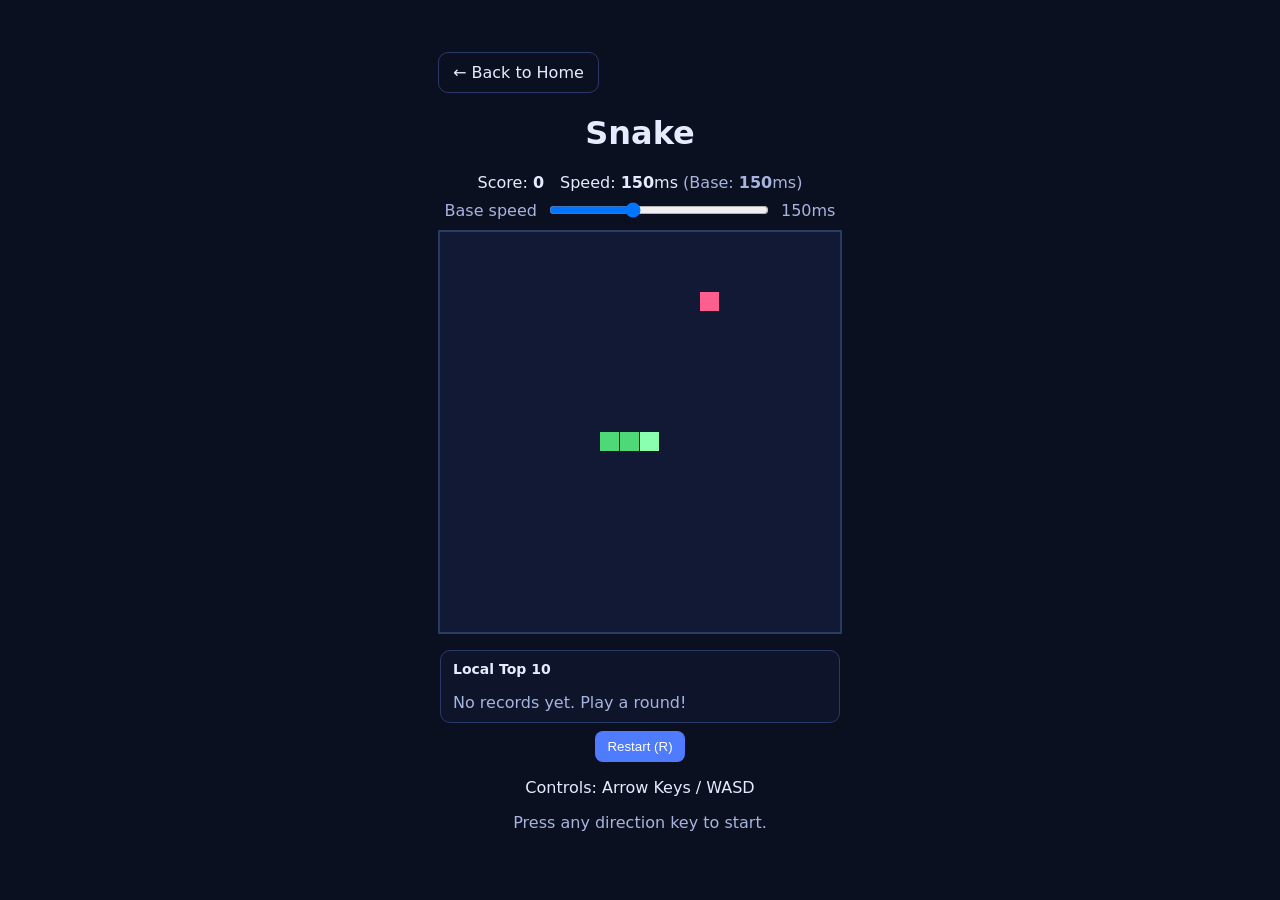
==== game.html @ c3968948 "feat: add landing page and separate game page" ====
<!doctype html>
<html lang="en">
  <head>
    <meta charset="UTF-8" />
    <meta name="viewport" content="width=device-width, initial-scale=1.0" />
    <title>Snake Web - Game</title>
    <link rel="stylesheet" href="style.css" />
  </head>
  <body>
    <main class="app">
      <div class="topbar">
        <a class="link-btn" href="index.html">← Back to Home</a>
      </div>

      <h1>Snake</h1>

      <div class="hud">
        <span>Score: <strong id="score">0</strong></span>
        <span>
          Speed: <strong id="speed">150</strong>ms
          <span class="muted">(Base: <strong id="baseSpeed">150</strong>ms)</span>
        </span>
      </div>

      <div class="speed-control" aria-label="Speed control">
        <label for="speedSlider">Base speed</label>
        <input id="speedSlider" type="range" min="60" max="300" step="5" value="150" />
        <span class="muted"><span id="speedSliderValue">150</span>ms</span>
      </div>

      <canvas id="game" width="400" height="400" aria-label="Snake game"></canvas>

      <section class="leaderboard" aria-label="Local leaderboard">
        <h2>Local Top 10</h2>
        <ol id="leaderboardList" class="leaderboard-list"></ol>
        <p id="leaderboardHint" class="muted leaderboard-hint"></p>
      </section>

      <div class="controls">
        <button id="restartBtn" type="button">Restart (R)</button>
        <p>Controls: Arrow Keys / WASD</p>
      </div>
      <p id="status" class="status">Press any direction key to start.</p>
    </main>

    <script src="game.js"></script>
  </body>
</html>
---- style.css ----
* { box-sizing: border-box; }
body {
  margin: 0;
  font-family: Inter, system-ui, Arial, sans-serif;
  background: #0b1020;
  color: #e6ecff;
  min-height: 100vh;
  display: grid;
  place-items: center;
}

.app { text-align: center; }

.topbar {
  width: 100%;
  max-width: 520px;
  display: flex;
  justify-content: flex-start;
  margin: 0 auto 8px;
}

/* Landing page */
.app-home {
  width: min(560px, calc(100vw - 24px));
}

.card {
  text-align: left;
  border: 1px solid #2a3a66;
  border-radius: 12px;
  padding: 14px 16px;
  background: rgba(17, 25, 52, 0.55);
}

.card h2 {
  margin: 8px 0 8px;
  font-size: 14px;
}

.list {
  margin: 0;
  padding-left: 20px;
  color: #e6ecff;
}

.home-actions {
  display: flex;
  gap: 12px;
  align-items: center;
  margin-top: 14px;
}

.primary-btn,
.link-btn {
  display: inline-flex;
  align-items: center;
  justify-content: center;
  gap: 6px;
  border-radius: 10px;
  padding: 10px 14px;
  text-decoration: none;
  cursor: pointer;
  user-select: none;
}

.primary-btn {
  background: #4f7cff;
  color: white;
  font-weight: 700;
}

.link-btn {
  background: transparent;
  border: 1px solid #2a3a66;
  color: #e6ecff;
}

.primary-btn:hover { filter: brightness(1.05); }
.link-btn:hover { background: rgba(255, 255, 255, 0.06); }
.hud { display: flex; gap: 16px; justify-content: center; margin-bottom: 8px; flex-wrap: wrap; }
.muted { color: #a7b4dd; font-weight: 500; }

.speed-control {
  display: flex;
  align-items: center;
  justify-content: center;
  gap: 10px;
  margin: 6px 0 10px;
}
.speed-control label { color: #a7b4dd; }
.speed-control input[type="range"] { width: 220px; }

canvas {
  border: 2px solid #2a3a66;
  background: #111934;
  image-rendering: pixelated;
}

.leaderboard {
  margin: 12px auto 0;
  width: 400px;
  text-align: left;
  border: 1px solid #2a3a66;
  border-radius: 10px;
  padding: 10px 12px;
  background: rgba(17, 25, 52, 0.55);
}
.leaderboard h2 {
  margin: 0 0 8px;
  font-size: 14px;
  color: #e6ecff;
  font-weight: 700;
}
.leaderboard-list {
  margin: 0;
  padding-left: 22px;
  display: grid;
  gap: 4px;
}
.leaderboard-list li {
  display: flex;
  justify-content: space-between;
  gap: 10px;
  font-variant-numeric: tabular-nums;
}
.leaderboard-hint { margin: 8px 0 0; }

.controls { margin-top: 8px; }
button {
  background: #4f7cff;
  color: white;
  border: 0;
  border-radius: 8px;
  padding: 8px 12px;
  cursor: pointer;
}
.status { color: #a7b4dd; }
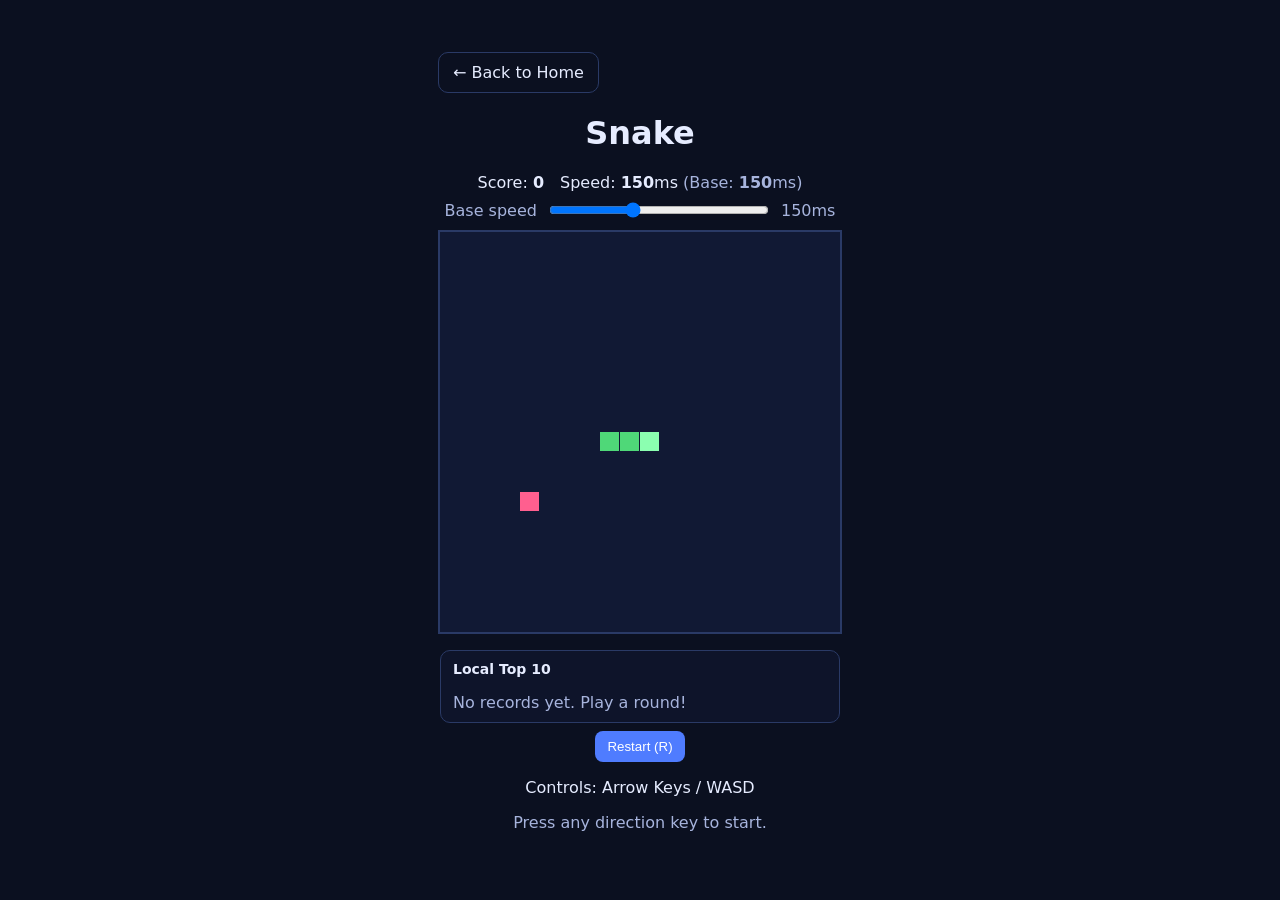
==== commit 5d5ee94a: "fix: restore game over share/copy panel in game.html" ====
--- a/game.html
+++ b/game.html
@@ -40,6 +40,25 @@
         <button id="restartBtn" type="button">Restart (R)</button>
         <p>Controls: Arrow Keys / WASD</p>
       </div>
+
+      <section id="gameOverPanel" class="panel" aria-label="Game over panel" hidden>
+        <h2>Game Over</h2>
+        <p class="muted">Share your score:</p>
+        <pre id="shareText" class="share-text" aria-label="Share text"></pre>
+        <div class="panel-actions">
+          <button id="copyBtn" type="button">Copy</button>
+        </div>
+        <p id="copyStatus" class="muted" role="status" aria-live="polite"></p>
+        <textarea
+          id="copyFallback"
+          class="copy-fallback"
+          rows="3"
+          readonly
+          hidden
+          aria-label="Copy fallback text"
+        ></textarea>
+      </section>
+
       <p id="status" class="status">Press any direction key to start.</p>
     </main>
 
--- a/style.css
+++ b/style.css
@@ -125,6 +125,39 @@
 }
 .leaderboard-hint { margin: 8px 0 0; }
 
+.panel {
+  margin: 12px auto 0;
+  padding: 12px;
+  border: 1px solid #2a3a66;
+  border-radius: 12px;
+  background: rgba(17, 25, 52, 0.85);
+  width: min(520px, 92vw);
+  text-align: left;
+}
+.panel h2 { margin: 0 0 6px; font-size: 18px; }
+.panel-actions { display: flex; gap: 10px; margin-top: 8px; }
+
+.share-text {
+  margin: 8px 0 0;
+  padding: 10px;
+  border-radius: 10px;
+  border: 1px solid #2a3a66;
+  background: #0b1020;
+  color: #e6ecff;
+  white-space: pre-wrap;
+}
+
+.copy-fallback {
+  margin-top: 8px;
+  width: 100%;
+  resize: none;
+  padding: 10px;
+  border-radius: 10px;
+  border: 1px solid #2a3a66;
+  background: #0b1020;
+  color: #e6ecff;
+}
+
 .controls { margin-top: 8px; }
 button {
   background: #4f7cff;
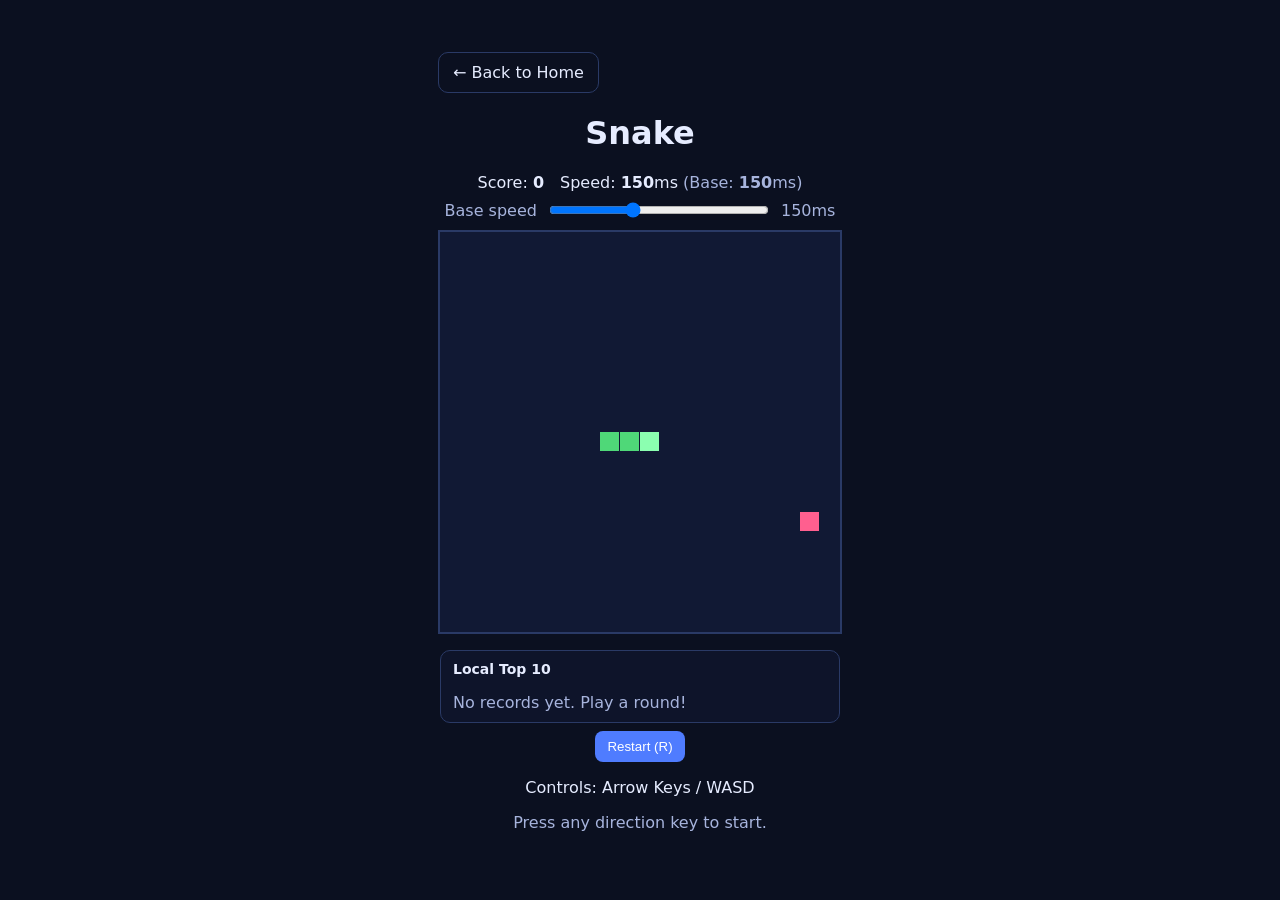
==== commit 09e9df8b: "refactor: split game into ESM modules + add agent docs" ====
--- a/game.html
+++ b/game.html
@@ -62,6 +62,6 @@
       <p id="status" class="status">Press any direction key to start.</p>
     </main>
 
-    <script src="game.js"></script>
+    <script type="module" src="src/main.js"></script>
   </body>
 </html>
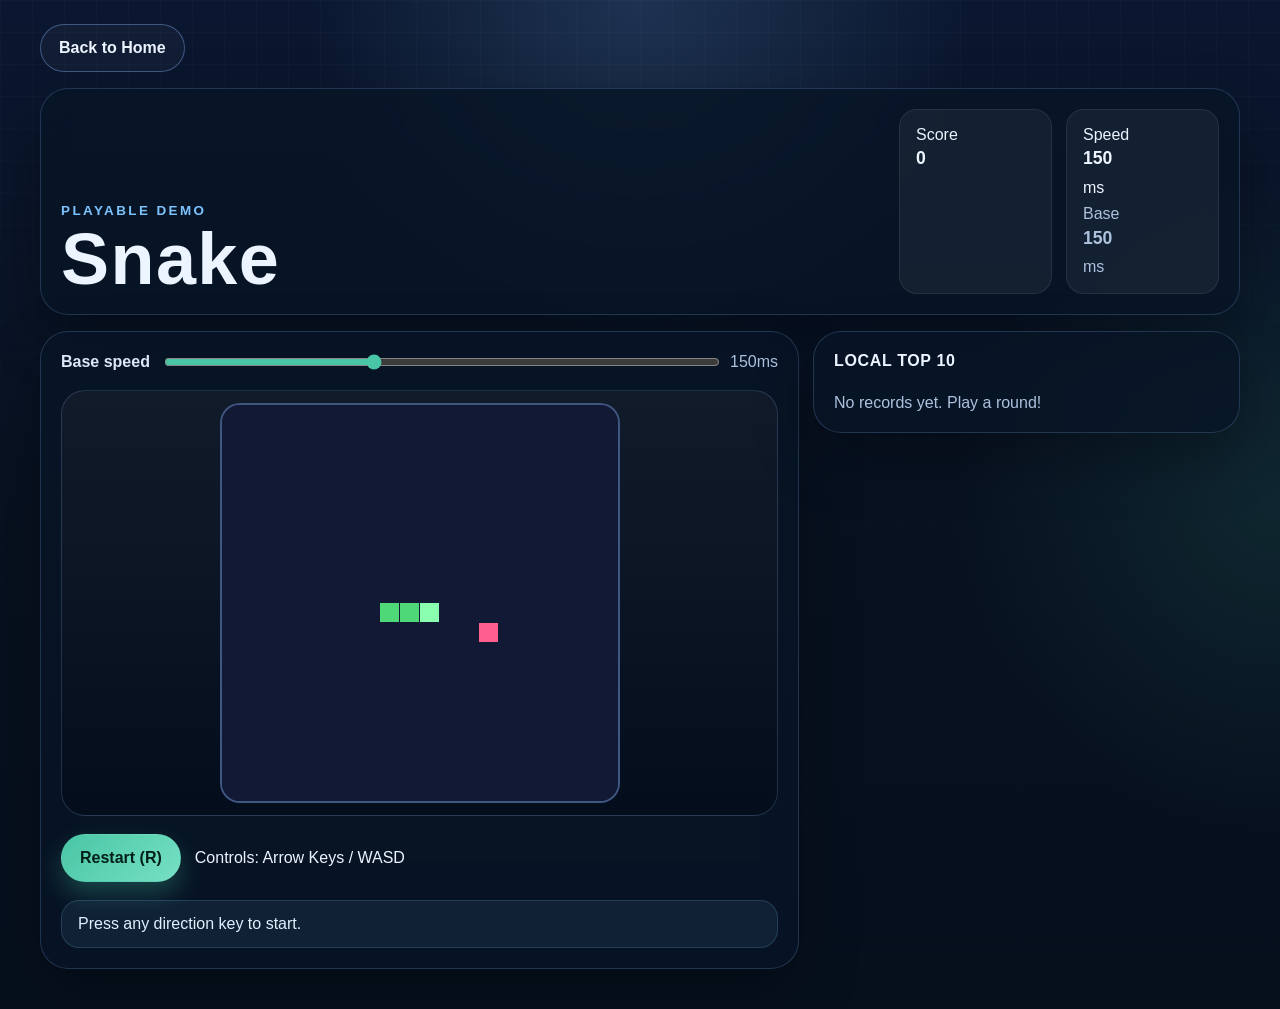
==== commit c76bcdcb: "feat: polish landing and game UI" ====
--- a/game.html
+++ b/game.html
@@ -7,59 +7,74 @@
     <link rel="stylesheet" href="style.css" />
   </head>
   <body>
-    <main class="app">
+    <main class="app app-game">
       <div class="topbar">
-        <a class="link-btn" href="index.html">← Back to Home</a>
+        <a class="link-btn" href="index.html">Back to Home</a>
       </div>
 
-      <h1>Snake</h1>
+      <section class="game-shell">
+        <header class="game-header card">
+          <div>
+            <p class="eyebrow">Playable Demo</p>
+            <h1>Snake</h1>
+          </div>
 
-      <div class="hud">
-        <span>Score: <strong id="score">0</strong></span>
-        <span>
-          Speed: <strong id="speed">150</strong>ms
-          <span class="muted">(Base: <strong id="baseSpeed">150</strong>ms)</span>
-        </span>
-      </div>
+          <div class="hud" aria-label="Game stats">
+            <p class="stat-chip">Score <strong id="score">0</strong></p>
+            <p class="stat-chip">
+              Speed <strong id="speed">150</strong>ms
+              <span class="muted">Base <strong id="baseSpeed">150</strong>ms</span>
+            </p>
+          </div>
+        </header>
 
-      <div class="speed-control" aria-label="Speed control">
-        <label for="speedSlider">Base speed</label>
-        <input id="speedSlider" type="range" min="60" max="300" step="5" value="150" />
-        <span class="muted"><span id="speedSliderValue">150</span>ms</span>
-      </div>
+        <div class="game-grid">
+          <section class="card game-stage" aria-label="Game board area">
+            <div class="speed-control" aria-label="Speed control">
+              <label for="speedSlider">Base speed</label>
+              <input id="speedSlider" type="range" min="60" max="300" step="5" value="150" />
+              <span class="muted"><span id="speedSliderValue">150</span>ms</span>
+            </div>
 
-      <canvas id="game" width="400" height="400" aria-label="Snake game"></canvas>
+            <div class="canvas-frame">
+              <canvas id="game" width="400" height="400" aria-label="Snake game"></canvas>
+            </div>
 
-      <section class="leaderboard" aria-label="Local leaderboard">
-        <h2>Local Top 10</h2>
-        <ol id="leaderboardList" class="leaderboard-list"></ol>
-        <p id="leaderboardHint" class="muted leaderboard-hint"></p>
+            <div class="controls">
+              <button id="restartBtn" type="button">Restart (R)</button>
+              <p>Controls: Arrow Keys / WASD</p>
+            </div>
+
+            <p id="status" class="status">Press any direction key to start.</p>
+          </section>
+
+          <aside class="game-sidebar">
+            <section class="leaderboard card" aria-label="Local leaderboard">
+              <h2>Local Top 10</h2>
+              <ol id="leaderboardList" class="leaderboard-list"></ol>
+              <p id="leaderboardHint" class="muted leaderboard-hint"></p>
+            </section>
+
+            <section id="gameOverPanel" class="panel card" aria-label="Game over panel" hidden>
+              <h2>Game Over</h2>
+              <p class="muted">Share your score:</p>
+              <pre id="shareText" class="share-text" aria-label="Share text"></pre>
+              <div class="panel-actions">
+                <button id="copyBtn" type="button">Copy</button>
+              </div>
+              <p id="copyStatus" class="muted" role="status" aria-live="polite"></p>
+              <textarea
+                id="copyFallback"
+                class="copy-fallback"
+                rows="3"
+                readonly
+                hidden
+                aria-label="Copy fallback text"
+              ></textarea>
+            </section>
+          </aside>
+        </div>
       </section>
-
-      <div class="controls">
-        <button id="restartBtn" type="button">Restart (R)</button>
-        <p>Controls: Arrow Keys / WASD</p>
-      </div>
-
-      <section id="gameOverPanel" class="panel" aria-label="Game over panel" hidden>
-        <h2>Game Over</h2>
-        <p class="muted">Share your score:</p>
-        <pre id="shareText" class="share-text" aria-label="Share text"></pre>
-        <div class="panel-actions">
-          <button id="copyBtn" type="button">Copy</button>
-        </div>
-        <p id="copyStatus" class="muted" role="status" aria-live="polite"></p>
-        <textarea
-          id="copyFallback"
-          class="copy-fallback"
-          rows="3"
-          readonly
-          hidden
-          aria-label="Copy fallback text"
-        ></textarea>
-      </section>
-
-      <p id="status" class="status">Press any direction key to start.</p>
     </main>
 
     <script type="module" src="src/main.js"></script>
--- a/style.css
+++ b/style.css
@@ -1,170 +1,489 @@
-* { box-sizing: border-box; }
+* {
+  box-sizing: border-box;
+}
+
+:root {
+  color-scheme: dark;
+  --bg: #07111f;
+  --bg-accent: #13294b;
+  --surface: rgba(8, 21, 39, 0.82);
+  --surface-strong: rgba(11, 27, 50, 0.94);
+  --surface-border: rgba(138, 186, 255, 0.2);
+  --surface-border-strong: rgba(138, 186, 255, 0.38);
+  --text: #ecf4ff;
+  --muted: #adc2de;
+  --primary: #49c6a5;
+  --primary-strong: #32a88a;
+  --primary-shadow: rgba(73, 198, 165, 0.28);
+  --secondary: #7dc4ff;
+  --danger: #ff8f82;
+  --shadow: 0 24px 60px rgba(0, 0, 0, 0.3);
+  --radius-lg: 28px;
+  --radius-md: 18px;
+  --radius-sm: 12px;
+}
+
+html {
+  overflow-x: hidden;
+}
+
 body {
   margin: 0;
-  font-family: Inter, system-ui, Arial, sans-serif;
-  background: #0b1020;
-  color: #e6ecff;
   min-height: 100vh;
-  display: grid;
-  place-items: center;
-}
-
-.app { text-align: center; }
-
-.topbar {
-  width: 100%;
-  max-width: 520px;
-  display: flex;
-  justify-content: flex-start;
-  margin: 0 auto 8px;
-}
-
-/* Landing page */
+  padding: 24px 16px 40px;
+  font-family: "Trebuchet MS", "Segoe UI", sans-serif;
+  color: var(--text);
+  background:
+    radial-gradient(circle at top, rgba(125, 196, 255, 0.16), transparent 28%),
+    radial-gradient(circle at right, rgba(73, 198, 165, 0.12), transparent 24%),
+    linear-gradient(180deg, #0b1730 0%, var(--bg) 52%, #06101d 100%);
+}
+
+body::before {
+  content: "";
+  position: fixed;
+  inset: 0;
+  background-image:
+    linear-gradient(rgba(255, 255, 255, 0.04) 1px, transparent 1px),
+    linear-gradient(90deg, rgba(255, 255, 255, 0.04) 1px, transparent 1px);
+  background-size: 32px 32px;
+  mask-image: linear-gradient(180deg, rgba(0, 0, 0, 0.52), transparent 82%);
+  pointer-events: none;
+}
+
+a,
+button,
+input {
+  font: inherit;
+}
+
+a {
+  color: inherit;
+}
+
+.app {
+  position: relative;
+  z-index: 1;
+  width: min(1120px, 100%);
+  margin: 0 auto;
+}
+
 .app-home {
-  width: min(560px, calc(100vw - 24px));
+  width: min(960px, 100%);
+}
+
+.app-game {
+  width: min(1200px, 100%);
+}
+
+.card,
+.panel,
+.leaderboard {
+  border: 1px solid var(--surface-border);
+  border-radius: var(--radius-lg);
+  background: var(--surface);
+  box-shadow: var(--shadow);
+  backdrop-filter: blur(14px);
 }
 
 .card {
-  text-align: left;
-  border: 1px solid #2a3a66;
-  border-radius: 12px;
-  padding: 14px 16px;
-  background: rgba(17, 25, 52, 0.55);
-}
-
-.card h2 {
-  margin: 8px 0 8px;
-  font-size: 14px;
-}
-
-.list {
-  margin: 0;
-  padding-left: 20px;
-  color: #e6ecff;
+  padding: 20px;
+}
+
+.card h2,
+.panel h2,
+.leaderboard h2 {
+  margin: 0 0 12px;
+  font-size: 1rem;
+  letter-spacing: 0.04em;
+  text-transform: uppercase;
+}
+
+.eyebrow {
+  margin: 0 0 8px;
+  color: var(--secondary);
+  font-size: 0.84rem;
+  font-weight: 700;
+  letter-spacing: 0.18em;
+  text-transform: uppercase;
+}
+
+.muted {
+  color: var(--muted);
+}
+
+.hero {
+  padding: 28px;
+}
+
+.hero h1,
+.game-header h1 {
+  margin: 0;
+  font-size: clamp(2.5rem, 6vw, 4.5rem);
+  line-height: 0.94;
+  letter-spacing: 0.02em;
+}
+
+.hero-copy {
+  max-width: 44rem;
+  margin: 16px 0 0;
+  font-size: clamp(1rem, 2.8vw, 1.2rem);
+  line-height: 1.6;
+  color: #dbe8fb;
 }
 
 .home-actions {
   display: flex;
+  flex-wrap: wrap;
   gap: 12px;
-  align-items: center;
-  margin-top: 14px;
+  margin-top: 22px;
 }
 
 .primary-btn,
-.link-btn {
+.link-btn,
+button {
   display: inline-flex;
   align-items: center;
   justify-content: center;
-  gap: 6px;
-  border-radius: 10px;
-  padding: 10px 14px;
+  min-height: 48px;
+  padding: 12px 18px;
+  border-radius: 999px;
+  border: 1px solid transparent;
   text-decoration: none;
+  transition:
+    transform 120ms ease,
+    background-color 120ms ease,
+    border-color 120ms ease,
+    box-shadow 120ms ease,
+    color 120ms ease;
   cursor: pointer;
-  user-select: none;
-}
-
-.primary-btn {
-  background: #4f7cff;
-  color: white;
+}
+
+.primary-btn,
+button {
+  background: linear-gradient(135deg, var(--primary) 0%, #77e0c4 100%);
+  color: #032018;
+  font-weight: 800;
+  box-shadow: 0 12px 24px var(--primary-shadow);
+}
+
+.link-btn {
+  border-color: var(--surface-border-strong);
+  background: rgba(255, 255, 255, 0.03);
+  color: var(--text);
   font-weight: 700;
 }
 
-.link-btn {
-  background: transparent;
-  border: 1px solid #2a3a66;
-  color: #e6ecff;
-}
-
-.primary-btn:hover { filter: brightness(1.05); }
-.link-btn:hover { background: rgba(255, 255, 255, 0.06); }
-.hud { display: flex; gap: 16px; justify-content: center; margin-bottom: 8px; flex-wrap: wrap; }
-.muted { color: #a7b4dd; font-weight: 500; }
+.primary-btn:hover,
+button:hover,
+.link-btn:hover {
+  transform: translateY(-1px);
+}
+
+.primary-btn:hover,
+button:hover {
+  background: linear-gradient(135deg, #5ed5b5 0%, #95ebd3 100%);
+}
+
+.link-btn:hover {
+  border-color: rgba(125, 196, 255, 0.8);
+  background: rgba(125, 196, 255, 0.1);
+}
+
+.primary-btn:active,
+button:active,
+.link-btn:active {
+  transform: translateY(1px) scale(0.99);
+}
+
+.primary-btn:focus-visible,
+.link-btn:focus-visible,
+button:focus-visible,
+input[type="range"]:focus-visible {
+  outline: 3px solid rgba(125, 196, 255, 0.92);
+  outline-offset: 3px;
+}
+
+.home-stats,
+.home-grid,
+.hud,
+.game-grid,
+.controls,
+.panel-actions {
+  display: grid;
+  gap: 14px;
+}
+
+.home-stats {
+  grid-template-columns: repeat(auto-fit, minmax(150px, 1fr));
+  margin-top: 28px;
+}
+
+.home-stats p {
+  margin: 0;
+  padding: 14px 16px;
+  border: 1px solid rgba(255, 255, 255, 0.08);
+  border-radius: var(--radius-md);
+  background: rgba(255, 255, 255, 0.05);
+}
+
+.home-stats strong,
+.stat-chip strong {
+  display: block;
+  margin-bottom: 6px;
+  font-size: 1.1rem;
+}
+
+.home-stats span {
+  color: var(--muted);
+}
+
+.home-grid {
+  grid-template-columns: repeat(auto-fit, minmax(260px, 1fr));
+  margin-top: 18px;
+}
+
+.home-note {
+  margin: 18px 8px 0;
+  text-align: center;
+}
+
+.list {
+  margin: 0;
+  padding-left: 20px;
+  line-height: 1.7;
+  color: #dbe8fb;
+}
+
+.list li + li {
+  margin-top: 8px;
+}
+
+.topbar {
+  display: flex;
+  justify-content: flex-start;
+  margin-bottom: 16px;
+}
+
+.game-shell {
+  display: grid;
+  gap: 16px;
+}
+
+.game-header {
+  display: grid;
+  gap: 18px;
+}
+
+.hud {
+  grid-template-columns: 1fr;
+  min-width: 0;
+  width: 100%;
+}
+
+.stat-chip {
+  margin: 0;
+  padding: 14px 16px;
+  border-radius: var(--radius-md);
+  border: 1px solid rgba(255, 255, 255, 0.08);
+  background: rgba(255, 255, 255, 0.05);
+  line-height: 1.4;
+}
+
+.stat-chip .muted {
+  display: block;
+  margin-top: 4px;
+}
+
+.game-grid {
+  grid-template-columns: minmax(0, 1.6fr) minmax(280px, 0.9fr);
+  align-items: start;
+}
+
+.game-stage {
+  display: grid;
+  gap: 18px;
+}
+
+.game-sidebar {
+  display: grid;
+  gap: 16px;
+}
 
 .speed-control {
-  display: flex;
+  display: grid;
+  grid-template-columns: auto minmax(0, 1fr) auto;
+  gap: 12px;
   align-items: center;
-  justify-content: center;
-  gap: 10px;
-  margin: 6px 0 10px;
-}
-.speed-control label { color: #a7b4dd; }
-.speed-control input[type="range"] { width: 220px; }
+}
+
+.speed-control label {
+  font-weight: 700;
+  color: #dbe8fb;
+}
+
+input[type="range"] {
+  width: 100%;
+  accent-color: var(--primary);
+}
+
+.canvas-frame {
+  padding: 12px;
+  border-radius: 24px;
+  border: 1px solid var(--surface-border);
+  background:
+    linear-gradient(180deg, rgba(255, 255, 255, 0.06), transparent),
+    rgba(4, 14, 28, 0.9);
+}
 
 canvas {
-  border: 2px solid #2a3a66;
+  display: block;
+  width: 100%;
+  max-width: 400px;
+  aspect-ratio: 1 / 1;
+  margin: 0 auto;
+  border: 2px solid var(--surface-border-strong);
+  border-radius: 20px;
   background: #111934;
   image-rendering: pixelated;
 }
 
-.leaderboard {
-  margin: 12px auto 0;
-  width: 400px;
+.leaderboard,
+.panel {
+  width: 100%;
   text-align: left;
-  border: 1px solid #2a3a66;
-  border-radius: 10px;
-  padding: 10px 12px;
-  background: rgba(17, 25, 52, 0.55);
-}
-.leaderboard h2 {
-  margin: 0 0 8px;
-  font-size: 14px;
-  color: #e6ecff;
-  font-weight: 700;
-}
+}
+
 .leaderboard-list {
   margin: 0;
   padding-left: 22px;
   display: grid;
-  gap: 4px;
-}
+  gap: 6px;
+}
+
 .leaderboard-list li {
   display: flex;
   justify-content: space-between;
-  gap: 10px;
+  gap: 12px;
   font-variant-numeric: tabular-nums;
 }
-.leaderboard-hint { margin: 8px 0 0; }
+
+.leaderboard-hint {
+  margin: 12px 0 0;
+}
+
+.controls {
+  grid-template-columns: auto 1fr;
+  align-items: center;
+}
+
+.controls p,
+.status {
+  margin: 0;
+}
+
+.status {
+  padding: 14px 16px;
+  border-radius: var(--radius-md);
+  border: 1px solid rgba(125, 196, 255, 0.18);
+  background: rgba(125, 196, 255, 0.08);
+  color: #dff1ff;
+}
 
 .panel {
-  margin: 12px auto 0;
-  padding: 12px;
-  border: 1px solid #2a3a66;
-  border-radius: 12px;
-  background: rgba(17, 25, 52, 0.85);
-  width: min(520px, 92vw);
-  text-align: left;
-}
-.panel h2 { margin: 0 0 6px; font-size: 18px; }
-.panel-actions { display: flex; gap: 10px; margin-top: 8px; }
-
-.share-text {
-  margin: 8px 0 0;
-  padding: 10px;
-  border-radius: 10px;
-  border: 1px solid #2a3a66;
-  background: #0b1020;
-  color: #e6ecff;
+  padding: 20px;
+}
+
+.share-text,
+.copy-fallback {
+  width: 100%;
+  margin: 10px 0 0;
+  padding: 12px 14px;
+  border-radius: var(--radius-sm);
+  border: 1px solid rgba(125, 196, 255, 0.18);
+  background: rgba(3, 12, 24, 0.9);
+  color: var(--text);
   white-space: pre-wrap;
 }
 
 .copy-fallback {
-  margin-top: 8px;
-  width: 100%;
-  resize: none;
-  padding: 10px;
-  border-radius: 10px;
-  border: 1px solid #2a3a66;
-  background: #0b1020;
-  color: #e6ecff;
-}
-
-.controls { margin-top: 8px; }
-button {
-  background: #4f7cff;
-  color: white;
-  border: 0;
-  border-radius: 8px;
-  padding: 8px 12px;
-  cursor: pointer;
-}
-.status { color: #a7b4dd; }
+  resize: vertical;
+}
+
+@media (min-width: 900px) {
+  .game-header {
+    grid-template-columns: minmax(0, 1fr) minmax(320px, auto);
+    align-items: end;
+  }
+
+  .hud {
+    grid-template-columns: repeat(2, minmax(150px, 1fr));
+  }
+}
+
+@media (max-width: 900px) {
+  .game-header {
+    align-items: stretch;
+  }
+
+  .game-grid {
+    grid-template-columns: 1fr;
+  }
+
+  .game-sidebar {
+    grid-template-columns: repeat(auto-fit, minmax(260px, 1fr));
+  }
+}
+
+@media (max-width: 640px) {
+  body {
+    padding: 16px 10px 28px;
+  }
+
+  .card,
+  .panel,
+  .leaderboard,
+  .hero {
+    padding: 16px;
+    border-radius: 22px;
+  }
+
+  .speed-control,
+  .controls {
+    grid-template-columns: 1fr;
+  }
+
+  .controls {
+    justify-items: stretch;
+  }
+
+  .controls button {
+    width: 100%;
+  }
+
+  .game-header {
+    align-items: start;
+  }
+}
+
+@media (max-width: 420px) {
+  .hero h1,
+  .game-header h1 {
+    font-size: 2.3rem;
+  }
+
+  .home-stats,
+  .home-grid,
+  .hud,
+  .game-sidebar {
+    grid-template-columns: 1fr;
+  }
+
+  .canvas-frame {
+    padding: 8px;
+  }
+
+  canvas {
+    border-radius: 16px;
+  }
+}
